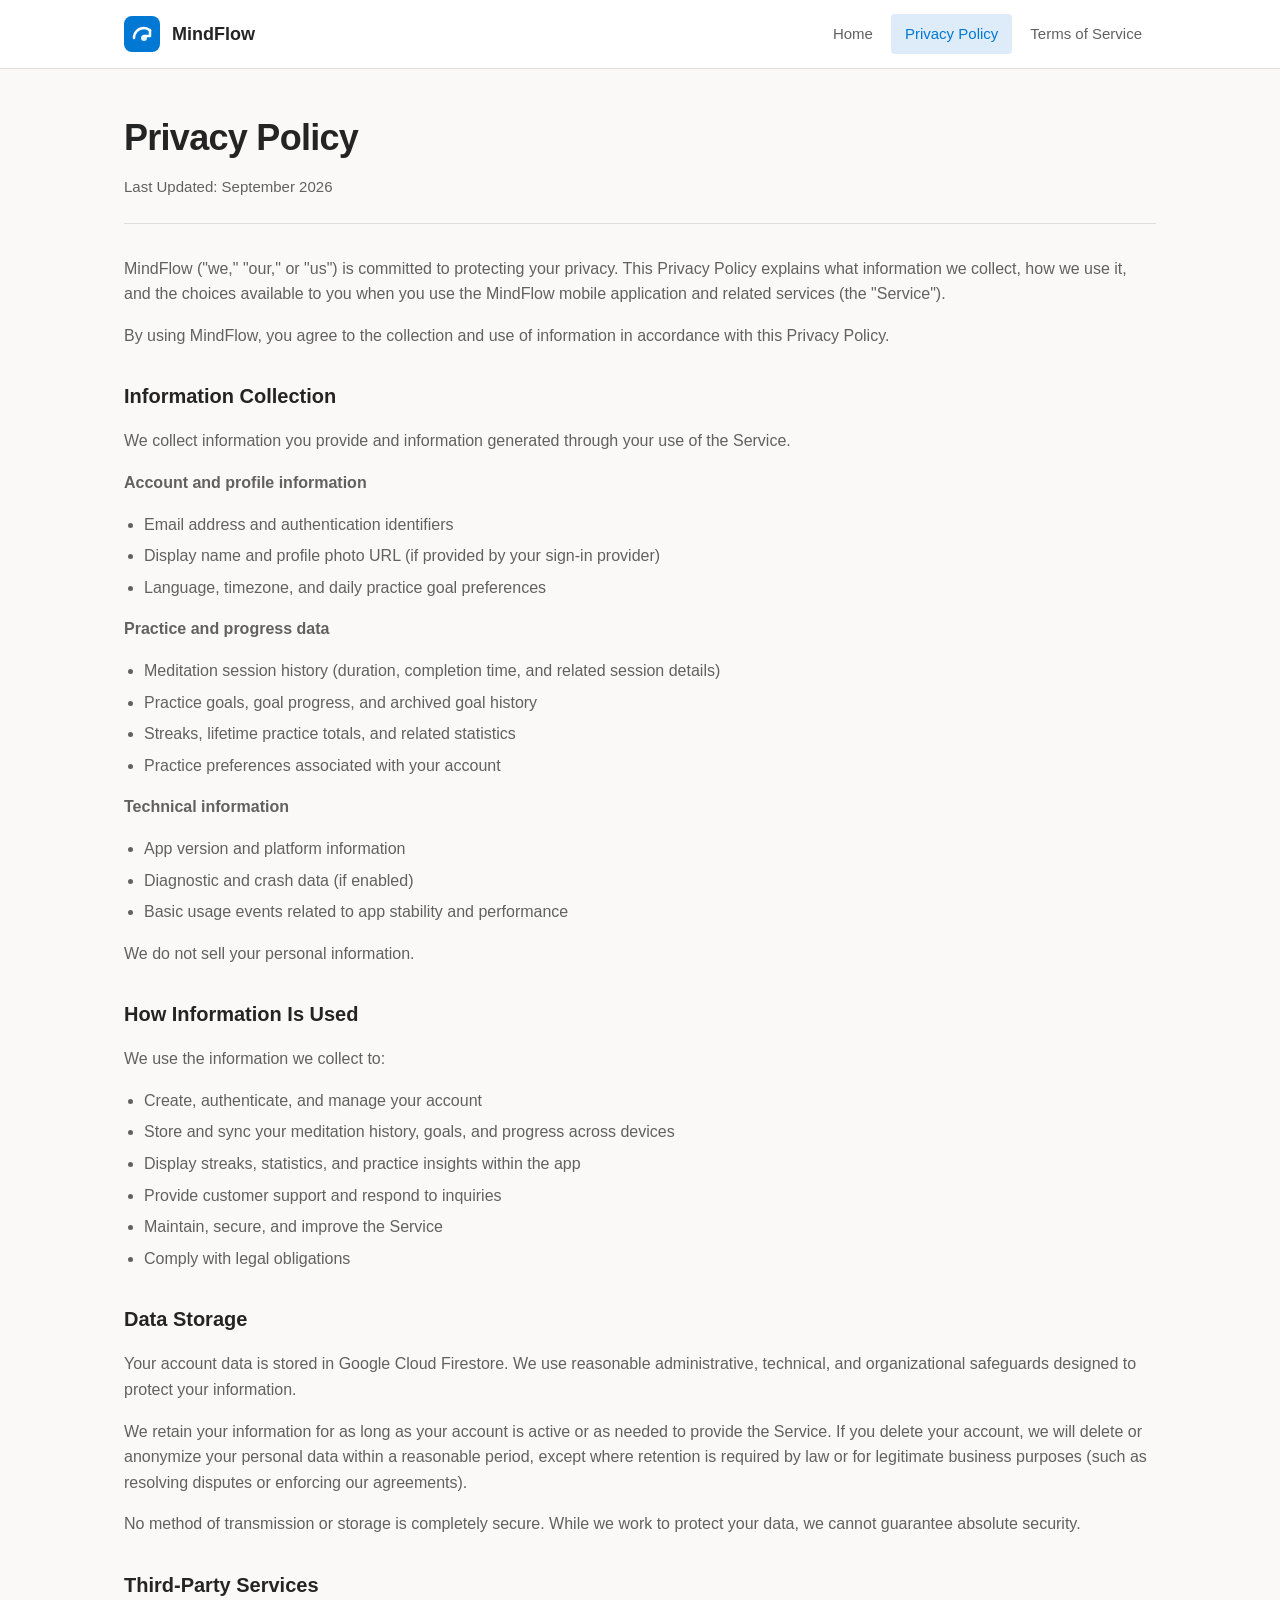
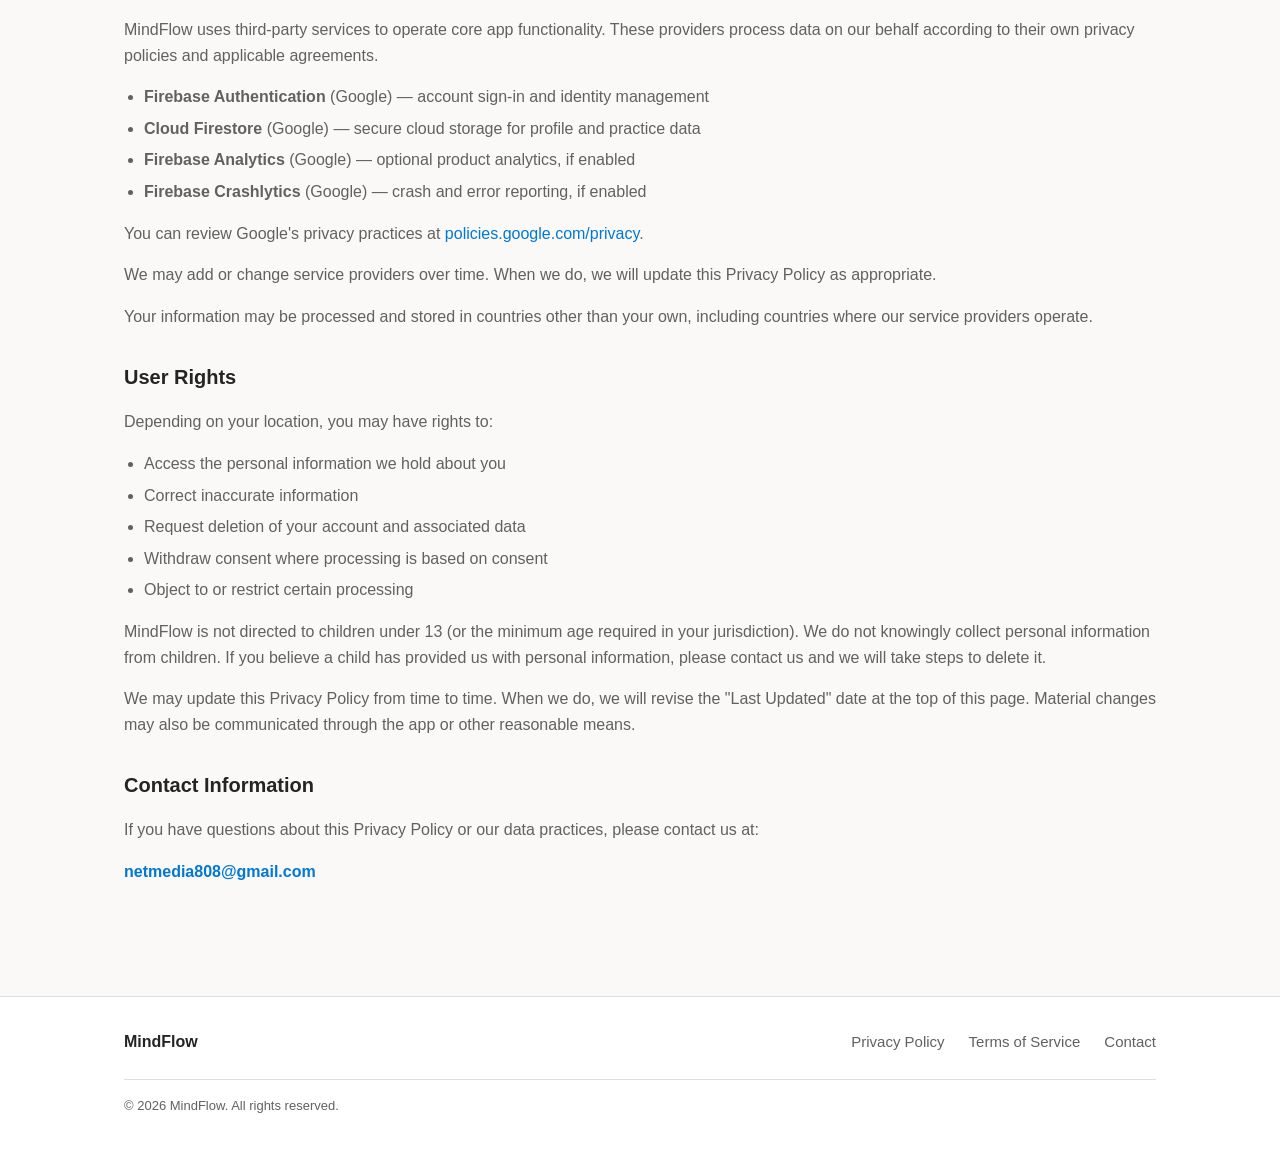
==== privacy.html @ 56b26f3a "Add MindFlow static website for GitHub Pages Co-authored-by: Cursor <cursoragent@cursor.com>" ====
<!DOCTYPE html>
<html lang="en">
<head>
  <meta charset="UTF-8">
  <meta name="viewport" content="width=device-width, initial-scale=1.0">
  <meta name="description" content="MindFlow Privacy Policy — how we collect, use, and protect your information.">
  <title>Privacy Policy — MindFlow</title>
  <link rel="stylesheet" href="styles.css">
</head>
<body>
  <header class="site-header">
    <div class="header-inner">
      <a href="index.html" class="brand" aria-label="MindFlow home">
        <svg class="brand-logo" viewBox="0 0 36 36" fill="none" xmlns="http://www.w3.org/2000/svg" aria-hidden="true">
          <rect width="36" height="36" rx="8" fill="#0078D4"/>
          <path d="M10 22C10 16.4772 14.4772 12 20 12C22.5 12 24.5 13 26 14.5" stroke="white" stroke-width="2.5" stroke-linecap="round"/>
          <path d="M26 14V20H20" stroke="white" stroke-width="2.5" stroke-linecap="round" stroke-linejoin="round"/>
          <circle cx="20" cy="22" r="3" fill="white" opacity="0.9"/>
        </svg>
        MindFlow
      </a>
      <nav class="site-nav" aria-label="Main navigation">
        <a href="index.html">Home</a>
        <a href="privacy.html" aria-current="page">Privacy Policy</a>
        <a href="terms.html">Terms of Service</a>
      </nav>
    </div>
  </header>

  <main>
    <header class="page-header">
      <h1>Privacy Policy</h1>
      <p class="updated">Last Updated: September 2026</p>
    </header>

    <div class="legal-content">
      <p>
        MindFlow ("we," "our," or "us") is committed to protecting your privacy. This Privacy Policy
        explains what information we collect, how we use it, and the choices available to you when you
        use the MindFlow mobile application and related services (the "Service").
      </p>
      <p>
        By using MindFlow, you agree to the collection and use of information in accordance with this
        Privacy Policy.
      </p>

      <h2>Information Collection</h2>
      <p>We collect information you provide and information generated through your use of the Service.</p>
      <p><strong>Account and profile information</strong></p>
      <ul>
        <li>Email address and authentication identifiers</li>
        <li>Display name and profile photo URL (if provided by your sign-in provider)</li>
        <li>Language, timezone, and daily practice goal preferences</li>
      </ul>
      <p><strong>Practice and progress data</strong></p>
      <ul>
        <li>Meditation session history (duration, completion time, and related session details)</li>
        <li>Practice goals, goal progress, and archived goal history</li>
        <li>Streaks, lifetime practice totals, and related statistics</li>
        <li>Practice preferences associated with your account</li>
      </ul>
      <p><strong>Technical information</strong></p>
      <ul>
        <li>App version and platform information</li>
        <li>Diagnostic and crash data (if enabled)</li>
        <li>Basic usage events related to app stability and performance</li>
      </ul>
      <p>We do not sell your personal information.</p>

      <h2>How Information Is Used</h2>
      <p>We use the information we collect to:</p>
      <ul>
        <li>Create, authenticate, and manage your account</li>
        <li>Store and sync your meditation history, goals, and progress across devices</li>
        <li>Display streaks, statistics, and practice insights within the app</li>
        <li>Provide customer support and respond to inquiries</li>
        <li>Maintain, secure, and improve the Service</li>
        <li>Comply with legal obligations</li>
      </ul>

      <h2>Data Storage</h2>
      <p>
        Your account data is stored in Google Cloud Firestore. We use reasonable administrative,
        technical, and organizational safeguards designed to protect your information.
      </p>
      <p>
        We retain your information for as long as your account is active or as needed to provide the
        Service. If you delete your account, we will delete or anonymize your personal data within a
        reasonable period, except where retention is required by law or for legitimate business purposes
        (such as resolving disputes or enforcing our agreements).
      </p>
      <p>
        No method of transmission or storage is completely secure. While we work to protect your data,
        we cannot guarantee absolute security.
      </p>

      <h2>Third-Party Services</h2>
      <p>
        MindFlow uses third-party services to operate core app functionality. These providers process
        data on our behalf according to their own privacy policies and applicable agreements.
      </p>
      <ul>
        <li><strong>Firebase Authentication</strong> (Google) — account sign-in and identity management</li>
        <li><strong>Cloud Firestore</strong> (Google) — secure cloud storage for profile and practice data</li>
        <li><strong>Firebase Analytics</strong> (Google) — optional product analytics, if enabled</li>
        <li><strong>Firebase Crashlytics</strong> (Google) — crash and error reporting, if enabled</li>
      </ul>
      <p>
        You can review Google's privacy practices at
        <a href="https://policies.google.com/privacy" rel="noopener noreferrer">policies.google.com/privacy</a>.
      </p>
      <p>
        We may add or change service providers over time. When we do, we will update this Privacy Policy
        as appropriate.
      </p>
      <p>
        Your information may be processed and stored in countries other than your own, including countries
        where our service providers operate.
      </p>

      <h2>User Rights</h2>
      <p>Depending on your location, you may have rights to:</p>
      <ul>
        <li>Access the personal information we hold about you</li>
        <li>Correct inaccurate information</li>
        <li>Request deletion of your account and associated data</li>
        <li>Withdraw consent where processing is based on consent</li>
        <li>Object to or restrict certain processing</li>
      </ul>
      <p>
        MindFlow is not directed to children under 13 (or the minimum age required in your jurisdiction).
        We do not knowingly collect personal information from children. If you believe a child has provided
        us with personal information, please contact us and we will take steps to delete it.
      </p>
      <p>
        We may update this Privacy Policy from time to time. When we do, we will revise the "Last Updated"
        date at the top of this page. Material changes may also be communicated through the app or other
        reasonable means.
      </p>

      <h2>Contact Information</h2>
      <p>
        If you have questions about this Privacy Policy or our data practices, please contact us at:
      </p>
      <p><strong><a href="mailto:netmedia808@gmail.com">netmedia808@gmail.com</a></strong></p>
    </div>
  </main>

  <footer class="site-footer">
    <div class="footer-inner">
      <span class="footer-brand">MindFlow</span>
      <nav class="footer-links" aria-label="Footer navigation">
        <a href="privacy.html">Privacy Policy</a>
        <a href="terms.html">Terms of Service</a>
        <a href="mailto:netmedia808@gmail.com">Contact</a>
      </nav>
      <p class="footer-copy">&copy; 2026 MindFlow. All rights reserved.</p>
    </div>
  </footer>
</body>
</html>
---- styles.css ----
/* MindFlow — Microsoft Fluent–inspired light theme */

:root {
  --accent: #0078d4;
  --accent-hover: #106ebe;
  --accent-light: #deecf9;
  --bg-page: #faf9f8;
  --bg-surface: #ffffff;
  --bg-subtle: #f3f2f1;
  --text-primary: #242424;
  --text-secondary: #616161;
  --border: #e1dfdd;
  --shadow-sm: 0 1px 2px rgba(0, 0, 0, 0.06), 0 2px 8px rgba(0, 0, 0, 0.04);
  --shadow-md: 0 2px 4px rgba(0, 0, 0, 0.06), 0 8px 24px rgba(0, 0, 0, 0.08);
  --radius-sm: 4px;
  --radius-md: 8px;
  --radius-lg: 12px;
  --max-width: 1080px;
  --font: "Segoe UI", -apple-system, BlinkMacSystemFont, "Helvetica Neue", Arial, sans-serif;
}

*,
*::before,
*::after {
  box-sizing: border-box;
}

html {
  scroll-behavior: smooth;
}

body {
  margin: 0;
  font-family: var(--font);
  font-size: 1rem;
  line-height: 1.6;
  color: var(--text-primary);
  background: var(--bg-page);
  -webkit-font-smoothing: antialiased;
}

img {
  max-width: 100%;
  height: auto;
}

a {
  color: var(--accent);
  text-decoration: none;
  transition: color 0.15s ease;
}

a:hover {
  color: var(--accent-hover);
  text-decoration: underline;
}

/* Header */

.site-header {
  background: var(--bg-surface);
  border-bottom: 1px solid var(--border);
  position: sticky;
  top: 0;
  z-index: 100;
}

.header-inner {
  max-width: var(--max-width);
  margin: 0 auto;
  padding: 0.875rem 1.5rem;
  display: flex;
  align-items: center;
  justify-content: space-between;
  gap: 1rem;
}

.brand {
  display: flex;
  align-items: center;
  gap: 0.75rem;
  color: var(--text-primary);
  text-decoration: none;
  font-weight: 600;
  font-size: 1.125rem;
}

.brand:hover {
  color: var(--text-primary);
  text-decoration: none;
}

.brand-logo {
  width: 36px;
  height: 36px;
  flex-shrink: 0;
}

.site-nav {
  display: flex;
  align-items: center;
  gap: 0.25rem;
  flex-wrap: wrap;
}

.site-nav a {
  padding: 0.5rem 0.875rem;
  border-radius: var(--radius-sm);
  color: var(--text-secondary);
  font-size: 0.9375rem;
  font-weight: 500;
  text-decoration: none;
}

.site-nav a:hover,
.site-nav a[aria-current="page"] {
  color: var(--accent);
  background: var(--accent-light);
  text-decoration: none;
}

/* Main layout */

main {
  max-width: var(--max-width);
  margin: 0 auto;
  padding: 2.5rem 1.5rem 4rem;
}

/* Hero */

.hero {
  text-align: center;
  padding: 3rem 1rem 3.5rem;
  background: linear-gradient(180deg, var(--bg-surface) 0%, var(--bg-page) 100%);
  border-radius: var(--radius-lg);
  margin-bottom: 3rem;
  box-shadow: var(--shadow-sm);
  border: 1px solid var(--border);
}

.hero-logo {
  width: 80px;
  height: 80px;
  margin: 0 auto 1.25rem;
}

.hero h1 {
  margin: 0 0 0.5rem;
  font-size: clamp(2rem, 5vw, 2.75rem);
  font-weight: 600;
  letter-spacing: -0.02em;
}

.hero .tagline {
  margin: 0 0 1.25rem;
  font-size: clamp(1.125rem, 2.5vw, 1.375rem);
  color: var(--accent);
  font-weight: 600;
}

.hero .description {
  max-width: 640px;
  margin: 0 auto 2rem;
  color: var(--text-secondary);
  font-size: 1.0625rem;
}

/* Buttons */

.btn {
  display: inline-flex;
  align-items: center;
  justify-content: center;
  gap: 0.5rem;
  padding: 0.625rem 1.25rem;
  border-radius: var(--radius-sm);
  font-family: inherit;
  font-size: 0.9375rem;
  font-weight: 600;
  text-decoration: none;
  border: 1px solid transparent;
  transition: background 0.15s ease, border-color 0.15s ease, color 0.15s ease;
  cursor: pointer;
}

.btn:hover {
  text-decoration: none;
}

.btn-primary {
  background: var(--accent);
  color: #ffffff;
}

.btn-primary:hover {
  background: var(--accent-hover);
  color: #ffffff;
}

.btn-secondary {
  background: var(--bg-surface);
  color: var(--text-primary);
  border-color: var(--border);
}

.btn-secondary:hover {
  background: var(--bg-subtle);
  color: var(--text-primary);
}

.btn-group {
  display: flex;
  flex-wrap: wrap;
  gap: 0.75rem;
  justify-content: center;
}

/* Sections */

.section {
  margin-bottom: 3rem;
}

.section h2 {
  margin: 0 0 1.25rem;
  font-size: 1.5rem;
  font-weight: 600;
  letter-spacing: -0.01em;
}

.section-intro {
  color: var(--text-secondary);
  margin: 0 0 1.5rem;
  max-width: 720px;
}

/* Feature grid */

.feature-grid {
  display: grid;
  grid-template-columns: repeat(auto-fit, minmax(260px, 1fr));
  gap: 1.25rem;
}

.feature-card {
  background: var(--bg-surface);
  border: 1px solid var(--border);
  border-radius: var(--radius-md);
  padding: 1.5rem;
  box-shadow: var(--shadow-sm);
  transition: box-shadow 0.15s ease, border-color 0.15s ease;
}

.feature-card:hover {
  box-shadow: var(--shadow-md);
  border-color: #c8c6c4;
}

.feature-icon {
  width: 40px;
  height: 40px;
  margin-bottom: 1rem;
  color: var(--accent);
}

.feature-card h3 {
  margin: 0 0 0.5rem;
  font-size: 1.0625rem;
  font-weight: 600;
}

.feature-card p {
  margin: 0;
  color: var(--text-secondary);
  font-size: 0.9375rem;
}

/* Download section */

.download-section {
  background: var(--bg-surface);
  border: 1px solid var(--border);
  border-radius: var(--radius-lg);
  padding: 2rem;
  text-align: center;
  box-shadow: var(--shadow-sm);
}

.download-section p {
  color: var(--text-secondary);
  margin: 0 0 1.5rem;
  max-width: 520px;
  margin-left: auto;
  margin-right: auto;
}

.store-badges {
  display: flex;
  flex-wrap: wrap;
  gap: 1rem;
  justify-content: center;
}

.store-badge {
  display: inline-flex;
  align-items: center;
  gap: 0.625rem;
  padding: 0.75rem 1.25rem;
  background: var(--bg-subtle);
  border: 1px solid var(--border);
  border-radius: var(--radius-md);
  color: var(--text-secondary);
  font-size: 0.875rem;
  font-weight: 500;
  min-width: 180px;
  justify-content: center;
}

.store-badge strong {
  display: block;
  color: var(--text-primary);
  font-size: 0.9375rem;
}

/* Contact */

.contact-card {
  background: var(--accent-light);
  border: 1px solid #c7e0f4;
  border-radius: var(--radius-md);
  padding: 1.5rem 1.75rem;
  max-width: 480px;
}

.contact-card p {
  margin: 0;
  color: var(--text-secondary);
}

.contact-card a {
  font-weight: 600;
}

/* Legal pages */

.page-header {
  margin-bottom: 2rem;
  padding-bottom: 1.5rem;
  border-bottom: 1px solid var(--border);
}

.page-header h1 {
  margin: 0 0 0.5rem;
  font-size: clamp(1.75rem, 4vw, 2.25rem);
  font-weight: 600;
  letter-spacing: -0.02em;
}

.page-header .updated {
  margin: 0;
  color: var(--text-secondary);
  font-size: 0.9375rem;
}

.legal-content h2 {
  margin: 2rem 0 0.75rem;
  font-size: 1.25rem;
  font-weight: 600;
  color: var(--text-primary);
}

.legal-content h2:first-child {
  margin-top: 0;
}

.legal-content p,
.legal-content li {
  color: var(--text-secondary);
}

.legal-content ul {
  padding-left: 1.25rem;
  margin: 0.75rem 0;
}

.legal-content li {
  margin: 0.375rem 0;
}

/* Footer */

.site-footer {
  background: var(--bg-surface);
  border-top: 1px solid var(--border);
  margin-top: 2rem;
}

.footer-inner {
  max-width: var(--max-width);
  margin: 0 auto;
  padding: 2rem 1.5rem;
  display: flex;
  flex-wrap: wrap;
  align-items: center;
  justify-content: space-between;
  gap: 1rem;
}

.footer-brand {
  font-weight: 600;
  color: var(--text-primary);
}

.footer-links {
  display: flex;
  flex-wrap: wrap;
  gap: 1rem 1.5rem;
}

.footer-links a {
  font-size: 0.9375rem;
  color: var(--text-secondary);
}

.footer-links a:hover {
  color: var(--accent);
}

.footer-copy {
  width: 100%;
  margin: 0.5rem 0 0;
  padding-top: 1rem;
  border-top: 1px solid var(--border);
  font-size: 0.8125rem;
  color: var(--text-secondary);
}

/* Responsive */

@media (max-width: 640px) {
  .header-inner {
    flex-direction: column;
    align-items: flex-start;
  }

  .site-nav {
    width: 100%;
  }

  .site-nav a {
    flex: 1;
    text-align: center;
  }

  .hero {
    padding: 2rem 1rem 2.5rem;
  }

  .footer-inner {
    flex-direction: column;
    align-items: flex-start;
  }
}
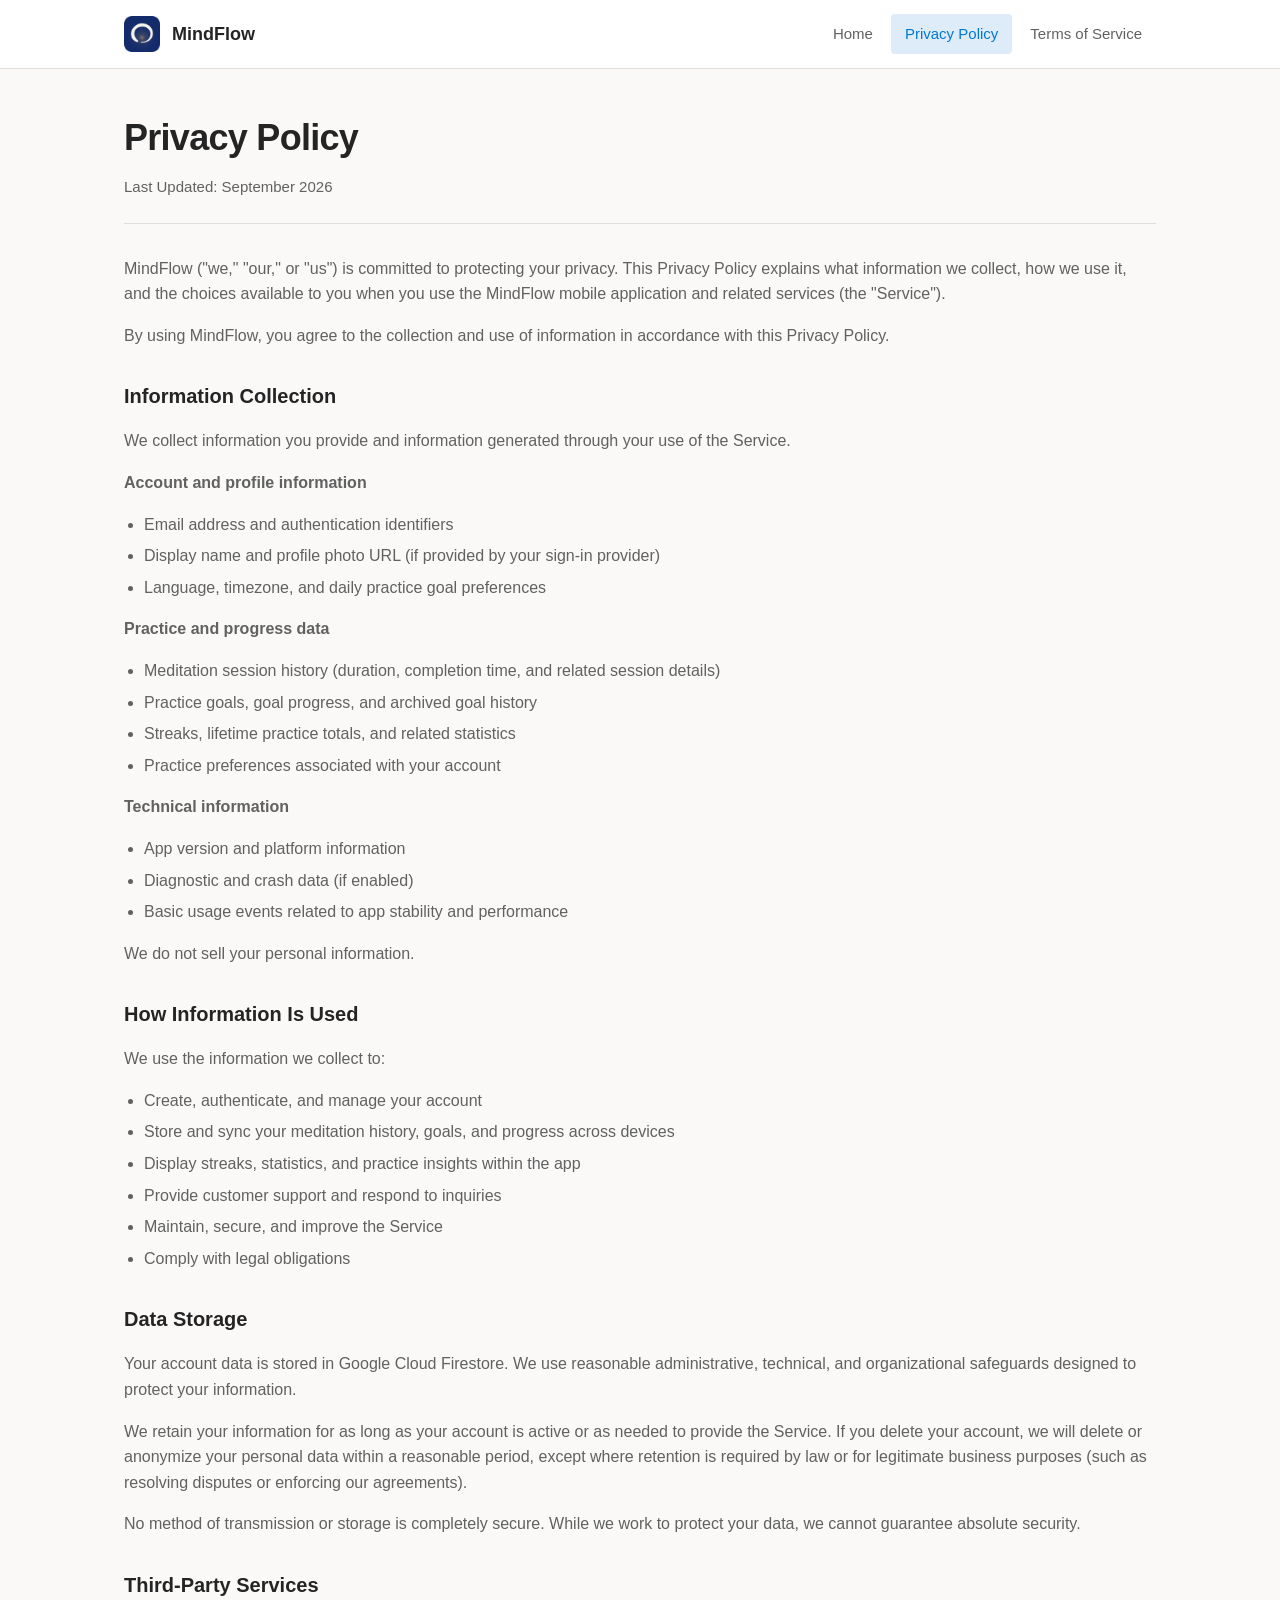
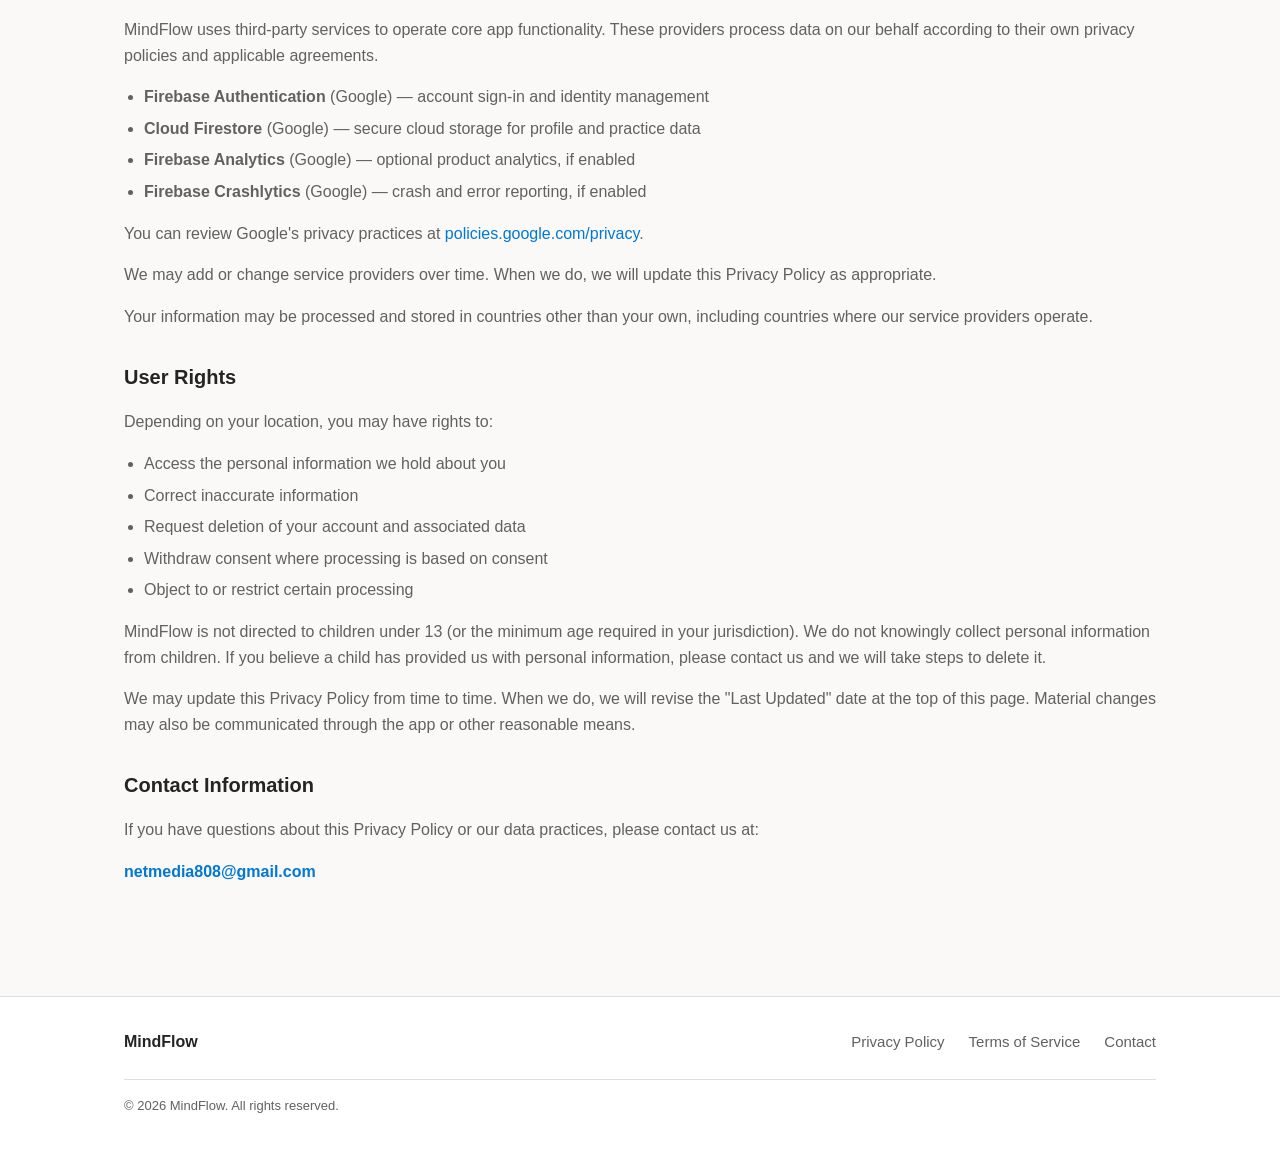
==== commit cae57e56: "feat: use official app icon for website branding Co-authored-by: Cursor <cursoragent@cursor.com>" ====
--- a/privacy.html
+++ b/privacy.html
@@ -5,18 +5,15 @@
   <meta name="viewport" content="width=device-width, initial-scale=1.0">
   <meta name="description" content="MindFlow Privacy Policy — how we collect, use, and protect your information.">
   <title>Privacy Policy — MindFlow</title>
+  <link rel="icon" href="assets/app-icon.png" type="image/png">
+  <link rel="apple-touch-icon" href="assets/app-icon.png">
   <link rel="stylesheet" href="styles.css">
 </head>
 <body>
   <header class="site-header">
     <div class="header-inner">
       <a href="index.html" class="brand" aria-label="MindFlow home">
-        <svg class="brand-logo" viewBox="0 0 36 36" fill="none" xmlns="http://www.w3.org/2000/svg" aria-hidden="true">
-          <rect width="36" height="36" rx="8" fill="#0078D4"/>
-          <path d="M10 22C10 16.4772 14.4772 12 20 12C22.5 12 24.5 13 26 14.5" stroke="white" stroke-width="2.5" stroke-linecap="round"/>
-          <path d="M26 14V20H20" stroke="white" stroke-width="2.5" stroke-linecap="round" stroke-linejoin="round"/>
-          <circle cx="20" cy="22" r="3" fill="white" opacity="0.9"/>
-        </svg>
+        <img class="brand-logo" src="assets/app-icon.png" width="36" height="36" alt="">
         MindFlow
       </a>
       <nav class="site-nav" aria-label="Main navigation">
--- a/styles.css
+++ b/styles.css
@@ -94,6 +94,8 @@
   width: 36px;
   height: 36px;
   flex-shrink: 0;
+  object-fit: contain;
+  border-radius: var(--radius-sm);
 }
 
 .site-nav {
@@ -143,6 +145,8 @@
   width: 80px;
   height: 80px;
   margin: 0 auto 1.25rem;
+  object-fit: contain;
+  border-radius: var(--radius-lg);
 }
 
 .hero h1 {
